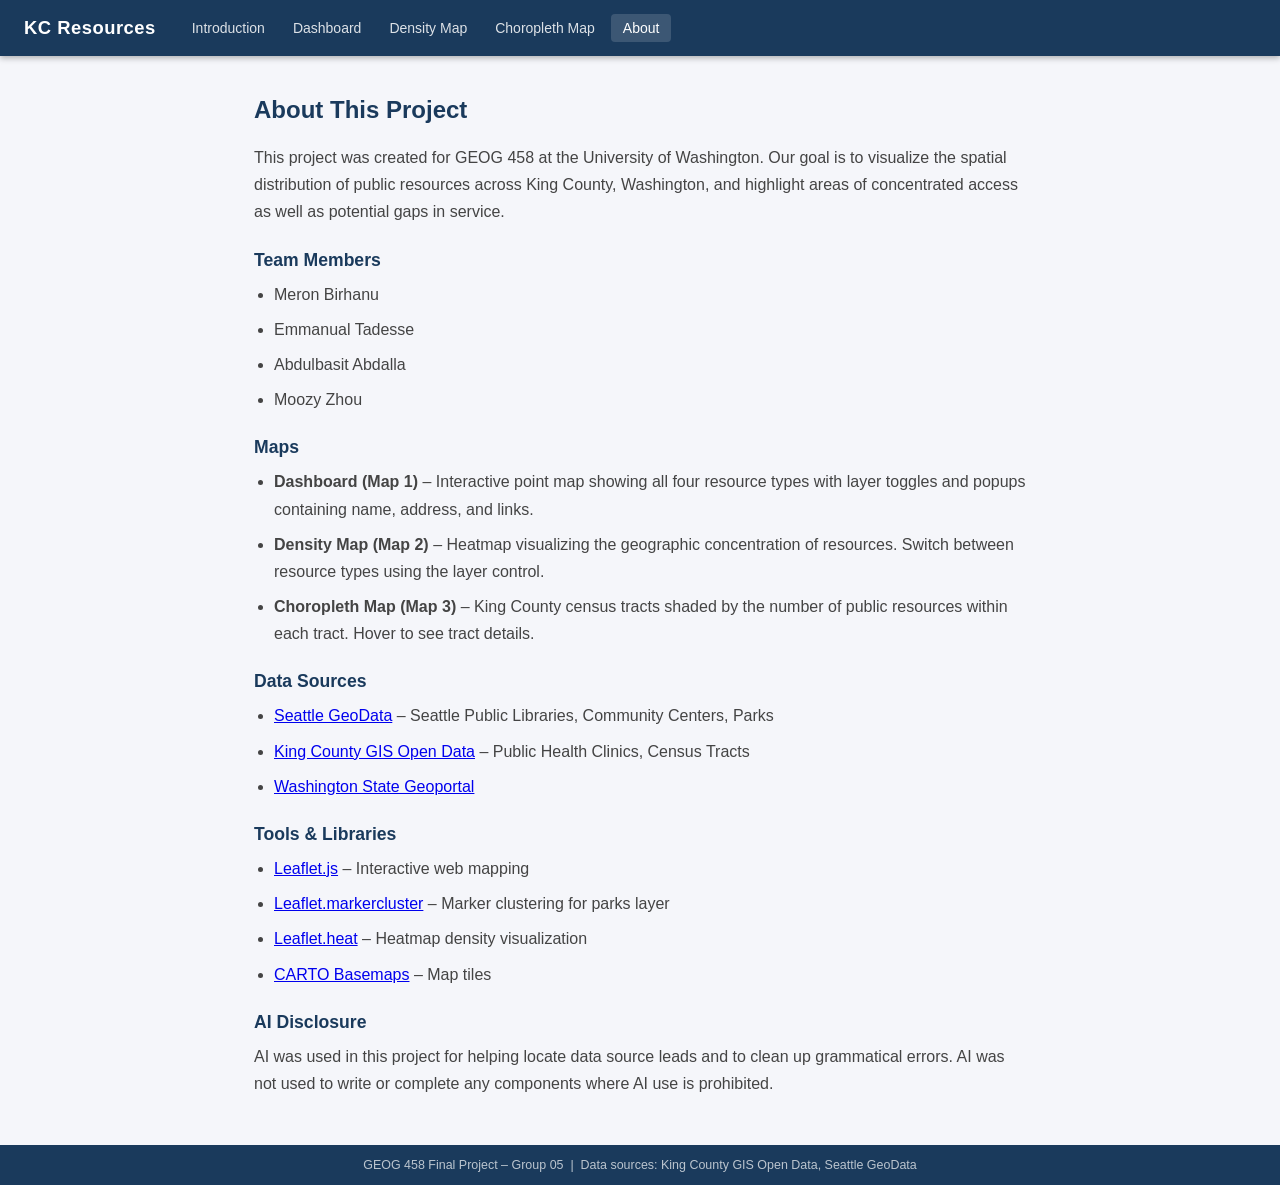
==== about.html @ 494bfdbd "initial outline and draft" ====
<!DOCTYPE html>
<html lang="en">
<head>
  <meta charset="UTF-8">
  <title>About – KC Resources</title>
  <meta name="viewport" content="width=device-width, initial-scale=1.0">
  <link rel="stylesheet" href="css/style.css">
</head>
<body>

  <header>
    <nav>
      <h1>KC Resources</h1>
      <ul>
        <li><a href="index.html">Introduction</a></li>
        <li><a href="map1.html">Dashboard</a></li>
        <li><a href="map2.html">Density Map</a></li>
        <li><a href="map3.html">Choropleth Map</a></li>
        <li><a href="about.html" class="active">About</a></li>
      </ul>
    </nav>
  </header>

  <main class="about">
    <h2>About This Project</h2>
    <p>
      This project was created for GEOG 458 at the University of Washington. Our goal is to
      visualize the spatial distribution of public resources across King County, Washington,
      and highlight areas of concentrated access as well as potential gaps in service.
    </p>

    <h3>Team Members</h3>
    <ul>
      <li>Meron Birhanu</li>
      <li>Emmanual Tadesse</li>
      <li>Abdulbasit Abdalla</li>
      <li>Moozy Zhou</li>
    </ul>

    <h3>Maps</h3>
    <ul>
      <li><strong>Dashboard (Map 1)</strong> – Interactive point map showing all four resource types with layer toggles and popups containing name, address, and links.</li>
      <li><strong>Density Map (Map 2)</strong> – Heatmap visualizing the geographic concentration of resources. Switch between resource types using the layer control.</li>
      <li><strong>Choropleth Map (Map 3)</strong> – King County census tracts shaded by the number of public resources within each tract. Hover to see tract details.</li>
    </ul>

    <h3>Data Sources</h3>
    <ul>
      <li><a href="https://data-seattlecitygis.opendata.arcgis.com/" target="_blank">Seattle GeoData</a> – Seattle Public Libraries, Community Centers, Parks</li>
      <li><a href="https://gis-kingcounty.opendata.arcgis.com/" target="_blank">King County GIS Open Data</a> – Public Health Clinics, Census Tracts</li>
      <li><a href="https://geo.wa.gov/" target="_blank">Washington State Geoportal</a></li>
    </ul>

    <h3>Tools & Libraries</h3>
    <ul>
      <li><a href="https://leafletjs.com/" target="_blank">Leaflet.js</a> – Interactive web mapping</li>
      <li><a href="https://github.com/Leaflet/Leaflet.markercluster" target="_blank">Leaflet.markercluster</a> – Marker clustering for parks layer</li>
      <li><a href="https://github.com/Leaflet/Leaflet.heat" target="_blank">Leaflet.heat</a> – Heatmap density visualization</li>
      <li><a href="https://carto.com/basemaps/" target="_blank">CARTO Basemaps</a> – Map tiles</li>
    </ul>

    <h3>AI Disclosure</h3>
    <p>
      AI was used in this project for helping locate data source leads and to clean up
      grammatical errors. AI was not used to write or complete any components where AI
      use is prohibited.
    </p>
  </main>

  <footer>
    <p>
      GEOG 458 Final Project – Group 05 &nbsp;|&nbsp;
      Data sources: King County GIS Open Data, Seattle GeoData
    </p>
  </footer>

</body>
</html>
---- css/style.css ----
/* =============================================
   King County Public Resources – Shared Styles
   ============================================= */

*, *::before, *::after {
  box-sizing: border-box;
  margin: 0;
  padding: 0;
}

body {
  font-family: 'Segoe UI', Arial, sans-serif;
  background: #f5f6fa;
  color: #2c3e50;
  display: flex;
  flex-direction: column;
  min-height: 100vh;
}

/* ---- Navigation ---- */
header {
  background: #1a3a5c;
  color: #fff;
  padding: 0 24px;
  box-shadow: 0 2px 6px rgba(0,0,0,0.3);
  position: sticky;
  top: 0;
  z-index: 1000;
}

header nav {
  display: flex;
  align-items: center;
  gap: 24px;
  height: 56px;
}

header nav h1 {
  font-size: 1.15rem;
  font-weight: 700;
  white-space: nowrap;
  letter-spacing: 0.5px;
}

header nav ul {
  list-style: none;
  display: flex;
  gap: 4px;
  flex-wrap: wrap;
}

header nav ul li a {
  color: rgba(255,255,255,0.85);
  text-decoration: none;
  padding: 6px 12px;
  border-radius: 4px;
  font-size: 0.875rem;
  transition: background 0.2s, color 0.2s;
}

header nav ul li a:hover,
header nav ul li a.active {
  background: rgba(255,255,255,0.15);
  color: #fff;
}

/* ---- Map container ---- */
#map {
  flex: 1;
  width: 100%;
  height: calc(100vh - 56px - 40px); /* full viewport minus nav and footer */
  min-height: 500px;
}

/* ---- Footer ---- */
footer {
  background: #1a3a5c;
  color: rgba(255,255,255,0.7);
  text-align: center;
  padding: 8px 16px;
  font-size: 0.78rem;
  height: 40px;
  display: flex;
  align-items: center;
  justify-content: center;
}

/* ---- Introduction page ---- */
main.intro {
  flex: 1;
  display: flex;
  align-items: center;
  justify-content: center;
  padding: 40px 24px;
}

.intro-card {
  background: #fff;
  border-radius: 10px;
  box-shadow: 0 4px 18px rgba(0,0,0,0.1);
  max-width: 720px;
  width: 100%;
  padding: 48px 40px;
}

.intro-card h2 {
  font-size: 1.75rem;
  margin-bottom: 20px;
  color: #1a3a5c;
}

.intro-card p {
  line-height: 1.7;
  margin-bottom: 16px;
  color: #444;
}

.intro-card .btn {
  display: inline-block;
  margin-top: 16px;
  background: #1a3a5c;
  color: #fff;
  padding: 12px 28px;
  border-radius: 6px;
  text-decoration: none;
  font-weight: 600;
  font-size: 0.95rem;
  transition: background 0.2s;
}

.intro-card .btn:hover {
  background: #2a5888;
}

/* ---- About page ---- */
main.about {
  flex: 1;
  padding: 40px 24px;
  max-width: 820px;
  margin: 0 auto;
  width: 100%;
}

main.about h2 {
  color: #1a3a5c;
  margin-bottom: 20px;
  font-size: 1.5rem;
}

main.about h3 {
  color: #1a3a5c;
  margin: 24px 0 10px;
  font-size: 1.1rem;
}

main.about p, main.about li {
  line-height: 1.7;
  color: #444;
  margin-bottom: 8px;
}

main.about ul {
  padding-left: 20px;
  margin-bottom: 12px;
}

/* ---- Map page: page title banner ---- */
.map-header {
  background: #fff;
  border-bottom: 1px solid #dde3ec;
  padding: 8px 20px;
  display: flex;
  align-items: center;
  gap: 12px;
}

.map-header h2 {
  font-size: 1rem;
  font-weight: 600;
  color: #1a3a5c;
}

.map-header p {
  font-size: 0.8rem;
  color: #666;
}

/* ---- Leaflet popup custom ---- */
.popup-content {
  font-size: 0.85rem;
  line-height: 1.5;
  max-width: 220px;
}

.popup-content h4 {
  font-size: 0.9rem;
  margin-bottom: 4px;
  color: #1a3a5c;
}

.popup-content .tag {
  display: inline-block;
  padding: 2px 8px;
  border-radius: 10px;
  font-size: 0.72rem;
  font-weight: 600;
  color: #fff;
  margin-bottom: 6px;
}

.popup-content a {
  color: #2a5888;
  text-decoration: none;
}

.popup-content a:hover {
  text-decoration: underline;
}

/* ---- Legend ---- */
.legend {
  background: rgba(255,255,255,0.95);
  padding: 12px 16px;
  border-radius: 6px;
  box-shadow: 0 1px 6px rgba(0,0,0,0.2);
  font-size: 0.82rem;
  line-height: 1.7;
  min-width: 150px;
}

.legend h4 {
  font-size: 0.85rem;
  font-weight: 700;
  margin-bottom: 8px;
  color: #1a3a5c;
  border-bottom: 1px solid #dde3ec;
  padding-bottom: 4px;
}

.legend-item {
  display: flex;
  align-items: center;
  gap: 8px;
  margin-bottom: 4px;
}

.legend-dot {
  width: 12px;
  height: 12px;
  border-radius: 50%;
  flex-shrink: 0;
  border: 2px solid rgba(0,0,0,0.2);
}

.legend-swatch {
  width: 20px;
  height: 12px;
  border-radius: 2px;
  flex-shrink: 0;
}

/* ---- Loading overlay ---- */
#loading {
  position: fixed;
  inset: 0;
  background: rgba(255,255,255,0.85);
  display: flex;
  flex-direction: column;
  align-items: center;
  justify-content: center;
  z-index: 9999;
  font-size: 1rem;
  color: #1a3a5c;
  gap: 12px;
}

.spinner {
  width: 36px;
  height: 36px;
  border: 4px solid #dde3ec;
  border-top-color: #1a3a5c;
  border-radius: 50%;
  animation: spin 0.8s linear infinite;
}

@keyframes spin {
  to { transform: rotate(360deg); }
}
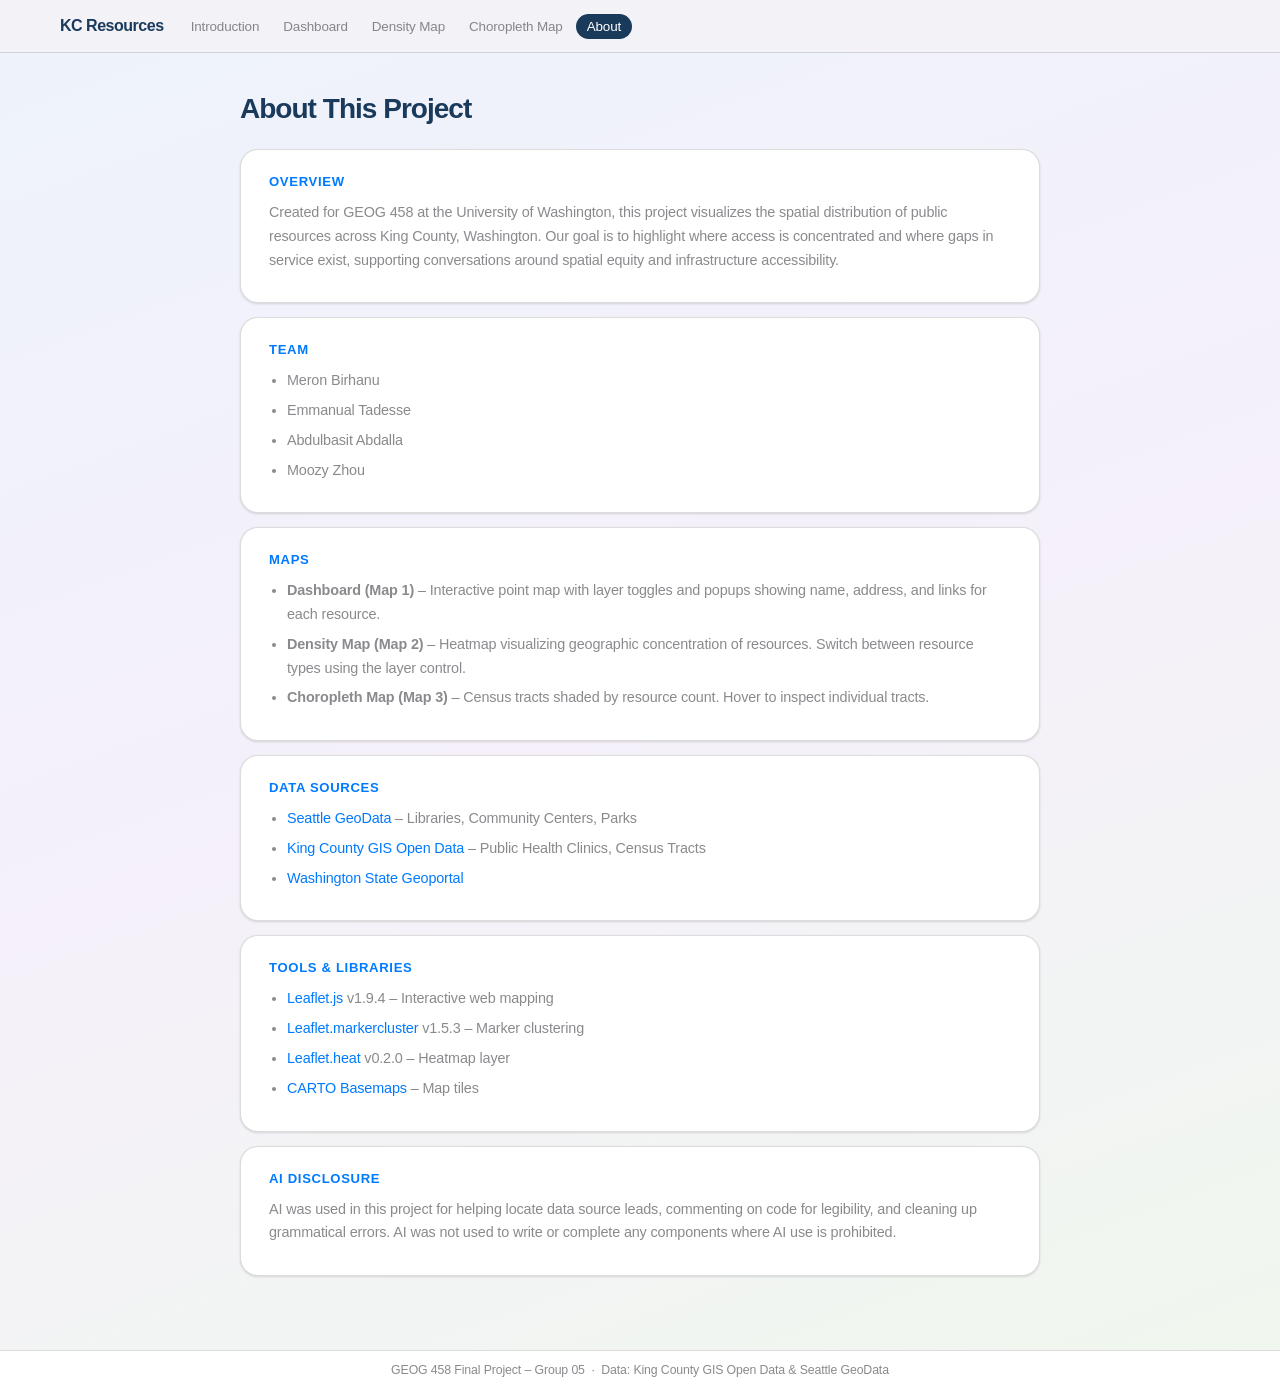
==== commit 6b0b08bb: "edited the ui to be more user friendly" ====
--- a/about.html
+++ b/about.html
@@ -10,7 +10,7 @@
 
   <header>
     <nav>
-      <h1>KC Resources</h1>
+      <a href="index.html" class="nav-brand">KC Resources</a>
       <ul>
         <li><a href="index.html">Introduction</a></li>
         <li><a href="map1.html">Dashboard</a></li>
@@ -22,56 +22,72 @@
   </header>
 
   <main class="about">
-    <h2>About This Project</h2>
-    <p>
-      This project was created for GEOG 458 at the University of Washington. Our goal is to
-      visualize the spatial distribution of public resources across King County, Washington,
-      and highlight areas of concentrated access as well as potential gaps in service.
-    </p>
+    <div class="about-inner">
 
-    <h3>Team Members</h3>
-    <ul>
-      <li>Meron Birhanu</li>
-      <li>Emmanual Tadesse</li>
-      <li>Abdulbasit Abdalla</li>
-      <li>Moozy Zhou</li>
-    </ul>
+      <h2>About This Project</h2>
 
-    <h3>Maps</h3>
-    <ul>
-      <li><strong>Dashboard (Map 1)</strong> – Interactive point map showing all four resource types with layer toggles and popups containing name, address, and links.</li>
-      <li><strong>Density Map (Map 2)</strong> – Heatmap visualizing the geographic concentration of resources. Switch between resource types using the layer control.</li>
-      <li><strong>Choropleth Map (Map 3)</strong> – King County census tracts shaded by the number of public resources within each tract. Hover to see tract details.</li>
-    </ul>
+      <div class="about-card">
+        <h3>Overview</h3>
+        <p>
+          Created for GEOG 458 at the University of Washington, this project visualizes
+          the spatial distribution of public resources across King County, Washington.
+          Our goal is to highlight where access is concentrated and where gaps in service exist,
+          supporting conversations around spatial equity and infrastructure accessibility.
+        </p>
+      </div>
 
-    <h3>Data Sources</h3>
-    <ul>
-      <li><a href="https://data-seattlecitygis.opendata.arcgis.com/" target="_blank">Seattle GeoData</a> – Seattle Public Libraries, Community Centers, Parks</li>
-      <li><a href="https://gis-kingcounty.opendata.arcgis.com/" target="_blank">King County GIS Open Data</a> – Public Health Clinics, Census Tracts</li>
-      <li><a href="https://geo.wa.gov/" target="_blank">Washington State Geoportal</a></li>
-    </ul>
+      <div class="about-card">
+        <h3>Team</h3>
+        <ul>
+          <li>Meron Birhanu</li>
+          <li>Emmanual Tadesse</li>
+          <li>Abdulbasit Abdalla</li>
+          <li>Moozy Zhou</li>
+        </ul>
+      </div>
 
-    <h3>Tools & Libraries</h3>
-    <ul>
-      <li><a href="https://leafletjs.com/" target="_blank">Leaflet.js</a> – Interactive web mapping</li>
-      <li><a href="https://github.com/Leaflet/Leaflet.markercluster" target="_blank">Leaflet.markercluster</a> – Marker clustering for parks layer</li>
-      <li><a href="https://github.com/Leaflet/Leaflet.heat" target="_blank">Leaflet.heat</a> – Heatmap density visualization</li>
-      <li><a href="https://carto.com/basemaps/" target="_blank">CARTO Basemaps</a> – Map tiles</li>
-    </ul>
+      <div class="about-card">
+        <h3>Maps</h3>
+        <ul>
+          <li><strong>Dashboard (Map 1)</strong> – Interactive point map with layer toggles and popups showing name, address, and links for each resource.</li>
+          <li><strong>Density Map (Map 2)</strong> – Heatmap visualizing geographic concentration of resources. Switch between resource types using the layer control.</li>
+          <li><strong>Choropleth Map (Map 3)</strong> – Census tracts shaded by resource count. Hover to inspect individual tracts.</li>
+        </ul>
+      </div>
 
-    <h3>AI Disclosure</h3>
-    <p>
-      AI was used in this project for helping locate data source leads and to clean up
-      grammatical errors. AI was not used to write or complete any components where AI
-      use is prohibited.
-    </p>
+      <div class="about-card">
+        <h3>Data Sources</h3>
+        <ul>
+          <li><a href="https://data-seattlecitygis.opendata.arcgis.com/" target="_blank">Seattle GeoData</a> – Libraries, Community Centers, Parks</li>
+          <li><a href="https://gis-kingcounty.opendata.arcgis.com/" target="_blank">King County GIS Open Data</a> – Public Health Clinics, Census Tracts</li>
+          <li><a href="https://geo.wa.gov/" target="_blank">Washington State Geoportal</a></li>
+        </ul>
+      </div>
+
+      <div class="about-card">
+        <h3>Tools &amp; Libraries</h3>
+        <ul>
+          <li><a href="https://leafletjs.com/" target="_blank">Leaflet.js</a> v1.9.4 – Interactive web mapping</li>
+          <li><a href="https://github.com/Leaflet/Leaflet.markercluster" target="_blank">Leaflet.markercluster</a> v1.5.3 – Marker clustering</li>
+          <li><a href="https://github.com/Leaflet/Leaflet.heat" target="_blank">Leaflet.heat</a> v0.2.0 – Heatmap layer</li>
+          <li><a href="https://carto.com/basemaps/" target="_blank">CARTO Basemaps</a> – Map tiles</li>
+        </ul>
+      </div>
+
+      <div class="about-card">
+        <h3>AI Disclosure</h3>
+        <p>
+          AI was used in this project for helping locate data source leads, commenting on code for
+          legibility, and cleaning up grammatical errors. AI was not used to write or complete any
+          components where AI use is prohibited.
+        </p>
+      </div>
+
+    </div>
   </main>
 
   <footer>
-    <p>
-      GEOG 458 Final Project – Group 05 &nbsp;|&nbsp;
-      Data sources: King County GIS Open Data, Seattle GeoData
-    </p>
+    <p>GEOG 458 Final Project – Group 05 &nbsp;·&nbsp; Data: King County GIS Open Data &amp; Seattle GeoData</p>
   </footer>
 
 </body>
--- a/css/style.css
+++ b/css/style.css
@@ -1,288 +1,581 @@
 /* =============================================
-   King County Public Resources – Shared Styles
-   ============================================= */
-
+   King County Public Resources
+   SwiftUI-inspired Design System
+   ============================================= */
+
+/* ---- Variables (iOS Color System) ---- */
+:root {
+  --blue:        #007AFF;
+  --blue-dark:   #0051d5;
+  --blue-soft:   rgba(0, 122, 255, 0.1);
+  --green:       #34C759;
+  --red:         #FF3B30;
+  --orange:      #FF9500;
+  --lime:        #65A30D;
+
+  --bg:          #F2F2F7;
+  --surface:     #FFFFFF;
+  --surface-2:   rgba(255, 255, 255, 0.75);
+  --text-1:      #1C1C1E;
+  --text-2:      rgba(60, 60, 67, 0.6);
+  --text-3:      rgba(60, 60, 67, 0.35);
+  --separator:   rgba(60, 60, 67, 0.18);
+
+  --nav-bg:      rgba(242, 242, 247, 0.82);
+  --brand:       #1a3a5c;
+  --brand-soft:  rgba(26, 58, 92, 0.08);
+
+  --radius-sm:   8px;
+  --radius-md:   12px;
+  --radius-lg:   18px;
+  --radius-xl:   24px;
+  --radius-pill: 999px;
+
+  --shadow-sm:   0 1px 3px rgba(0,0,0,0.08), 0 1px 2px rgba(0,0,0,0.06);
+  --shadow-md:   0 4px 12px rgba(0,0,0,0.08), 0 2px 4px rgba(0,0,0,0.06);
+  --shadow-lg:   0 8px 30px rgba(0,0,0,0.10), 0 2px 8px rgba(0,0,0,0.06);
+  --shadow-xl:   0 20px 60px rgba(0,0,0,0.12), 0 4px 16px rgba(0,0,0,0.08);
+
+  --ease:        cubic-bezier(0.4, 0, 0.2, 1);
+  --ease-spring: cubic-bezier(0.34, 1.56, 0.64, 1);
+}
+
+/* ---- Reset ---- */
 *, *::before, *::after {
   box-sizing: border-box;
   margin: 0;
   padding: 0;
 }
 
+html { scroll-behavior: smooth; }
+
 body {
-  font-family: 'Segoe UI', Arial, sans-serif;
-  background: #f5f6fa;
-  color: #2c3e50;
+  font-family: -apple-system, BlinkMacSystemFont, "Segoe UI", "Helvetica Neue", Arial, sans-serif;
+  background: var(--bg);
+  color: var(--text-1);
+  min-height: 100vh;
   display: flex;
   flex-direction: column;
-  min-height: 100vh;
-}
-
-/* ---- Navigation ---- */
+  -webkit-font-smoothing: antialiased;
+  -moz-osx-font-smoothing: grayscale;
+}
+
+/* ---- Page entry animation ---- */
+@keyframes fadeUp {
+  from { opacity: 0; transform: translateY(12px); }
+  to   { opacity: 1; transform: translateY(0); }
+}
+
+main, .map-header {
+  animation: fadeUp 0.4s var(--ease) both;
+}
+
+/* =============================================
+   Navigation
+   ============================================= */
 header {
-  background: #1a3a5c;
-  color: #fff;
-  padding: 0 24px;
-  box-shadow: 0 2px 6px rgba(0,0,0,0.3);
   position: sticky;
   top: 0;
   z-index: 1000;
+  background: var(--nav-bg);
+  backdrop-filter: blur(20px);
+  -webkit-backdrop-filter: blur(20px);
+  border-bottom: 1px solid var(--separator);
 }
 
 header nav {
   display: flex;
   align-items: center;
-  gap: 24px;
-  height: 56px;
-}
-
-header nav h1 {
-  font-size: 1.15rem;
+  gap: 8px;
+  height: 52px;
+  padding: 0 20px;
+  max-width: 1200px;
+  margin: 0 auto;
+}
+
+.nav-brand {
+  font-size: 1rem;
   font-weight: 700;
+  color: var(--brand);
+  letter-spacing: -0.03em;
   white-space: nowrap;
-  letter-spacing: 0.5px;
+  margin-right: 8px;
+  text-decoration: none;
 }
 
 header nav ul {
   list-style: none;
   display: flex;
-  gap: 4px;
+  gap: 2px;
   flex-wrap: wrap;
 }
 
 header nav ul li a {
-  color: rgba(255,255,255,0.85);
+  color: var(--text-2);
   text-decoration: none;
-  padding: 6px 12px;
-  border-radius: 4px;
-  font-size: 0.875rem;
-  transition: background 0.2s, color 0.2s;
-}
-
-header nav ul li a:hover,
+  padding: 5px 11px;
+  border-radius: var(--radius-pill);
+  font-size: 0.84rem;
+  font-weight: 500;
+  letter-spacing: -0.01em;
+  transition: background 0.18s var(--ease), color 0.18s var(--ease);
+}
+
+header nav ul li a:hover {
+  background: var(--brand-soft);
+  color: var(--brand);
+}
+
 header nav ul li a.active {
-  background: rgba(255,255,255,0.15);
+  background: var(--brand);
   color: #fff;
 }
 
-/* ---- Map container ---- */
+/* =============================================
+   Footer
+   ============================================= */
+footer {
+  background: var(--surface);
+  border-top: 1px solid var(--separator);
+  text-align: center;
+  padding: 10px 16px;
+  font-size: 0.77rem;
+  color: var(--text-2);
+  height: 38px;
+  display: flex;
+  align-items: center;
+  justify-content: center;
+  letter-spacing: -0.01em;
+}
+
+/* =============================================
+   Map container
+   ============================================= */
 #map {
   flex: 1;
   width: 100%;
-  height: calc(100vh - 56px - 40px); /* full viewport minus nav and footer */
-  min-height: 500px;
-}
-
-/* ---- Footer ---- */
-footer {
-  background: #1a3a5c;
-  color: rgba(255,255,255,0.7);
-  text-align: center;
-  padding: 8px 16px;
+  height: calc(100vh - 52px - 44px - 38px);
+  min-height: 480px;
+}
+
+/* =============================================
+   Map header bar
+   ============================================= */
+.map-header {
+  background: var(--surface);
+  border-bottom: 1px solid var(--separator);
+  padding: 10px 20px;
+  display: flex;
+  align-items: center;
+  height: 44px;
+  gap: 10px;
+}
+
+.map-header h2 {
+  font-size: 0.9rem;
+  font-weight: 600;
+  color: var(--text-1);
+  letter-spacing: -0.02em;
+}
+
+.map-header p {
   font-size: 0.78rem;
-  height: 40px;
-  display: flex;
-  align-items: center;
-  justify-content: center;
-}
-
-/* ---- Introduction page ---- */
+  color: var(--text-2);
+  letter-spacing: -0.01em;
+}
+
+.map-header-divider {
+  width: 1px;
+  height: 18px;
+  background: var(--separator);
+}
+
+/* =============================================
+   Introduction page
+   ============================================= */
 main.intro {
   flex: 1;
-  display: flex;
-  align-items: center;
-  justify-content: center;
-  padding: 40px 24px;
+  display: grid;
+  place-items: center;
+  padding: 48px 20px;
+  background: linear-gradient(160deg, #eef3fb 0%, #f5f0fa 50%, #f0f7ee 100%);
 }
 
 .intro-card {
-  background: #fff;
-  border-radius: 10px;
-  box-shadow: 0 4px 18px rgba(0,0,0,0.1);
-  max-width: 720px;
+  background: var(--surface);
+  border-radius: var(--radius-xl);
+  box-shadow: var(--shadow-xl);
+  max-width: 740px;
   width: 100%;
-  padding: 48px 40px;
+  padding: 52px 48px 44px;
+  border: 1px solid rgba(255,255,255,0.8);
+}
+
+.intro-eyebrow {
+  font-size: 0.78rem;
+  font-weight: 600;
+  letter-spacing: 0.06em;
+  text-transform: uppercase;
+  color: var(--blue);
+  margin-bottom: 10px;
 }
 
 .intro-card h2 {
-  font-size: 1.75rem;
-  margin-bottom: 20px;
-  color: #1a3a5c;
+  font-size: 2rem;
+  font-weight: 700;
+  letter-spacing: -0.035em;
+  line-height: 1.2;
+  color: var(--brand);
+  margin-bottom: 18px;
 }
 
 .intro-card p {
-  line-height: 1.7;
-  margin-bottom: 16px;
-  color: #444;
-}
-
-.intro-card .btn {
-  display: inline-block;
-  margin-top: 16px;
-  background: #1a3a5c;
+  line-height: 1.65;
+  color: var(--text-2);
+  font-size: 0.95rem;
+  margin-bottom: 14px;
+  letter-spacing: -0.01em;
+}
+
+/* Stat chips row */
+.stat-row {
+  display: flex;
+  gap: 10px;
+  flex-wrap: wrap;
+  margin: 28px 0;
+}
+
+.stat-chip {
+  display: flex;
+  align-items: center;
+  gap: 8px;
+  padding: 10px 16px;
+  background: var(--bg);
+  border-radius: var(--radius-md);
+  border: 1px solid var(--separator);
+  transition: transform 0.2s var(--ease-spring), box-shadow 0.2s var(--ease);
+}
+
+.stat-chip:hover {
+  transform: translateY(-2px);
+  box-shadow: var(--shadow-md);
+}
+
+.stat-dot {
+  width: 10px;
+  height: 10px;
+  border-radius: 50%;
+  flex-shrink: 0;
+}
+
+.stat-num {
+  font-size: 1.05rem;
+  font-weight: 700;
+  letter-spacing: -0.03em;
+  color: var(--text-1);
+}
+
+.stat-label {
+  font-size: 0.78rem;
+  color: var(--text-2);
+  font-weight: 500;
+}
+
+/* CTA buttons */
+.btn-row {
+  display: flex;
+  gap: 10px;
+  flex-wrap: wrap;
+  margin-top: 4px;
+}
+
+.btn {
+  display: inline-flex;
+  align-items: center;
+  gap: 6px;
+  padding: 11px 22px;
+  border-radius: var(--radius-pill);
+  font-size: 0.88rem;
+  font-weight: 600;
+  letter-spacing: -0.01em;
+  text-decoration: none;
+  transition: transform 0.18s var(--ease-spring), box-shadow 0.18s var(--ease), background 0.18s var(--ease);
+  cursor: pointer;
+  border: none;
+}
+
+.btn-primary {
+  background: var(--brand);
   color: #fff;
-  padding: 12px 28px;
-  border-radius: 6px;
-  text-decoration: none;
-  font-weight: 600;
-  font-size: 0.95rem;
-  transition: background 0.2s;
-}
-
-.intro-card .btn:hover {
+  box-shadow: 0 2px 8px rgba(26,58,92,0.28);
+}
+
+.btn-primary:hover {
   background: #2a5888;
-}
-
-/* ---- About page ---- */
+  transform: translateY(-1px);
+  box-shadow: 0 4px 14px rgba(26,58,92,0.32);
+}
+
+.btn-primary:active {
+  transform: scale(0.97);
+}
+
+.btn-secondary {
+  background: var(--brand-soft);
+  color: var(--brand);
+  border: 1px solid rgba(26,58,92,0.12);
+}
+
+.btn-secondary:hover {
+  background: rgba(26,58,92,0.12);
+  transform: translateY(-1px);
+}
+
+/* =============================================
+   About page
+   ============================================= */
 main.about {
   flex: 1;
-  padding: 40px 24px;
-  max-width: 820px;
+  padding: 40px 20px 60px;
+  background: linear-gradient(160deg, #eef3fb 0%, #f5f0fa 50%, #f0f7ee 100%);
+}
+
+.about-inner {
+  max-width: 800px;
   margin: 0 auto;
-  width: 100%;
-}
-
-main.about h2 {
-  color: #1a3a5c;
-  margin-bottom: 20px;
-  font-size: 1.5rem;
-}
-
-main.about h3 {
-  color: #1a3a5c;
-  margin: 24px 0 10px;
-  font-size: 1.1rem;
-}
-
-main.about p, main.about li {
-  line-height: 1.7;
-  color: #444;
-  margin-bottom: 8px;
-}
-
-main.about ul {
-  padding-left: 20px;
+}
+
+.about-inner > h2 {
+  font-size: 1.75rem;
+  font-weight: 700;
+  letter-spacing: -0.035em;
+  color: var(--brand);
+  margin-bottom: 24px;
+}
+
+.about-card {
+  background: var(--surface);
+  border-radius: var(--radius-lg);
+  padding: 24px 28px;
+  margin-bottom: 14px;
+  box-shadow: var(--shadow-sm);
+  border: 1px solid var(--separator);
+  transition: box-shadow 0.2s var(--ease), transform 0.2s var(--ease-spring);
+}
+
+.about-card:hover {
+  box-shadow: var(--shadow-md);
+  transform: translateY(-1px);
+}
+
+.about-card h3 {
+  font-size: 0.82rem;
+  font-weight: 600;
+  letter-spacing: 0.05em;
+  text-transform: uppercase;
+  color: var(--blue);
   margin-bottom: 12px;
 }
 
-/* ---- Map page: page title banner ---- */
-.map-header {
-  background: #fff;
-  border-bottom: 1px solid #dde3ec;
-  padding: 8px 20px;
-  display: flex;
-  align-items: center;
-  gap: 12px;
-}
-
-.map-header h2 {
-  font-size: 1rem;
-  font-weight: 600;
-  color: #1a3a5c;
-}
-
-.map-header p {
-  font-size: 0.8rem;
-  color: #666;
-}
-
-/* ---- Leaflet popup custom ---- */
+.about-card p,
+.about-card li {
+  font-size: 0.9rem;
+  line-height: 1.65;
+  color: var(--text-2);
+  margin-bottom: 6px;
+  letter-spacing: -0.01em;
+}
+
+.about-card ul {
+  padding-left: 18px;
+}
+
+.about-card a {
+  color: var(--blue);
+  text-decoration: none;
+  font-weight: 500;
+}
+
+.about-card a:hover { text-decoration: underline; }
+
+/* =============================================
+   Leaflet popup overrides
+   ============================================= */
 .popup-content {
-  font-size: 0.85rem;
+  font-family: -apple-system, BlinkMacSystemFont, "Segoe UI", sans-serif;
+  font-size: 0.84rem;
   line-height: 1.5;
-  max-width: 220px;
+  max-width: 210px;
+  -webkit-font-smoothing: antialiased;
 }
 
 .popup-content h4 {
   font-size: 0.9rem;
-  margin-bottom: 4px;
-  color: #1a3a5c;
+  font-weight: 600;
+  margin: 4px 0 3px;
+  color: var(--text-1);
+  letter-spacing: -0.02em;
 }
 
 .popup-content .tag {
   display: inline-block;
-  padding: 2px 8px;
-  border-radius: 10px;
+  padding: 2px 9px;
+  border-radius: var(--radius-pill);
+  font-size: 0.7rem;
+  font-weight: 600;
+  color: #fff;
+  letter-spacing: 0.02em;
+  margin-bottom: 4px;
+}
+
+.popup-content div {
+  color: var(--text-2);
+  margin-top: 2px;
+}
+
+.popup-content a {
+  color: var(--blue);
+  text-decoration: none;
+  font-weight: 500;
+  font-size: 0.8rem;
+}
+
+.popup-content a:hover { text-decoration: underline; }
+
+/* Leaflet popup chrome */
+.leaflet-popup-content-wrapper {
+  border-radius: var(--radius-md) !important;
+  box-shadow: var(--shadow-lg) !important;
+  border: 1px solid var(--separator) !important;
+  padding: 0 !important;
+}
+
+.leaflet-popup-content {
+  margin: 14px 16px !important;
+}
+
+.leaflet-popup-tip {
+  box-shadow: none !important;
+}
+
+/* =============================================
+   Legend
+   ============================================= */
+.legend {
+  background: rgba(255,255,255,0.92);
+  backdrop-filter: blur(12px);
+  -webkit-backdrop-filter: blur(12px);
+  padding: 13px 15px;
+  border-radius: var(--radius-md);
+  box-shadow: var(--shadow-md);
+  border: 1px solid var(--separator);
+  font-size: 0.8rem;
+  font-family: -apple-system, BlinkMacSystemFont, "Segoe UI", sans-serif;
+  -webkit-font-smoothing: antialiased;
+  min-width: 148px;
+}
+
+.legend h4 {
   font-size: 0.72rem;
   font-weight: 600;
-  color: #fff;
-  margin-bottom: 6px;
-}
-
-.popup-content a {
-  color: #2a5888;
-  text-decoration: none;
-}
-
-.popup-content a:hover {
-  text-decoration: underline;
-}
-
-/* ---- Legend ---- */
-.legend {
-  background: rgba(255,255,255,0.95);
-  padding: 12px 16px;
-  border-radius: 6px;
-  box-shadow: 0 1px 6px rgba(0,0,0,0.2);
-  font-size: 0.82rem;
-  line-height: 1.7;
-  min-width: 150px;
-}
-
-.legend h4 {
-  font-size: 0.85rem;
-  font-weight: 700;
+  letter-spacing: 0.05em;
+  text-transform: uppercase;
+  color: var(--text-2);
   margin-bottom: 8px;
-  color: #1a3a5c;
-  border-bottom: 1px solid #dde3ec;
-  padding-bottom: 4px;
 }
 
 .legend-item {
   display: flex;
   align-items: center;
   gap: 8px;
-  margin-bottom: 4px;
+  margin-bottom: 5px;
+  color: var(--text-1);
+  font-size: 0.8rem;
+  font-weight: 500;
 }
 
 .legend-dot {
-  width: 12px;
-  height: 12px;
+  width: 10px;
+  height: 10px;
   border-radius: 50%;
   flex-shrink: 0;
-  border: 2px solid rgba(0,0,0,0.2);
+  box-shadow: 0 1px 3px rgba(0,0,0,0.2);
 }
 
 .legend-swatch {
   width: 20px;
-  height: 12px;
-  border-radius: 2px;
+  height: 11px;
+  border-radius: 3px;
   flex-shrink: 0;
 }
 
-/* ---- Loading overlay ---- */
+/* =============================================
+   Loading overlay
+   ============================================= */
 #loading {
   position: fixed;
   inset: 0;
-  background: rgba(255,255,255,0.85);
+  background: rgba(242, 242, 247, 0.88);
+  backdrop-filter: blur(10px);
+  -webkit-backdrop-filter: blur(10px);
   display: flex;
   flex-direction: column;
   align-items: center;
   justify-content: center;
   z-index: 9999;
-  font-size: 1rem;
-  color: #1a3a5c;
-  gap: 12px;
+  font-size: 0.9rem;
+  font-family: -apple-system, BlinkMacSystemFont, "Segoe UI", sans-serif;
+  color: var(--text-2);
+  font-weight: 500;
+  gap: 14px;
+  letter-spacing: -0.01em;
 }
 
 .spinner {
-  width: 36px;
-  height: 36px;
-  border: 4px solid #dde3ec;
-  border-top-color: #1a3a5c;
+  width: 32px;
+  height: 32px;
+  border: 3px solid var(--separator);
+  border-top-color: var(--brand);
   border-radius: 50%;
-  animation: spin 0.8s linear infinite;
-}
-
-@keyframes spin {
-  to { transform: rotate(360deg); }
-}
+  animation: spin 0.75s linear infinite;
+}
+
+@keyframes spin { to { transform: rotate(360deg); } }
+
+/* =============================================
+   Leaflet layer control override
+   ============================================= */
+.leaflet-control-layers {
+  border-radius: var(--radius-md) !important;
+  border: 1px solid var(--separator) !important;
+  box-shadow: var(--shadow-md) !important;
+  background: rgba(255,255,255,0.92) !important;
+  backdrop-filter: blur(12px) !important;
+  -webkit-backdrop-filter: blur(12px) !important;
+  font-family: -apple-system, BlinkMacSystemFont, "Segoe UI", sans-serif !important;
+  font-size: 0.82rem !important;
+}
+
+.leaflet-control-layers-expanded {
+  padding: 10px 14px !important;
+}
+
+.leaflet-control-zoom {
+  border-radius: var(--radius-md) !important;
+  border: 1px solid var(--separator) !important;
+  box-shadow: var(--shadow-sm) !important;
+  overflow: hidden;
+}
+
+.leaflet-control-zoom a {
+  background: rgba(255,255,255,0.92) !important;
+  backdrop-filter: blur(12px) !important;
+  -webkit-backdrop-filter: blur(12px) !important;
+  color: var(--text-1) !important;
+  font-size: 1.1rem !important;
+  transition: background 0.15s var(--ease) !important;
+}
+
+.leaflet-control-zoom a:hover {
+  background: var(--bg) !important;
+}
